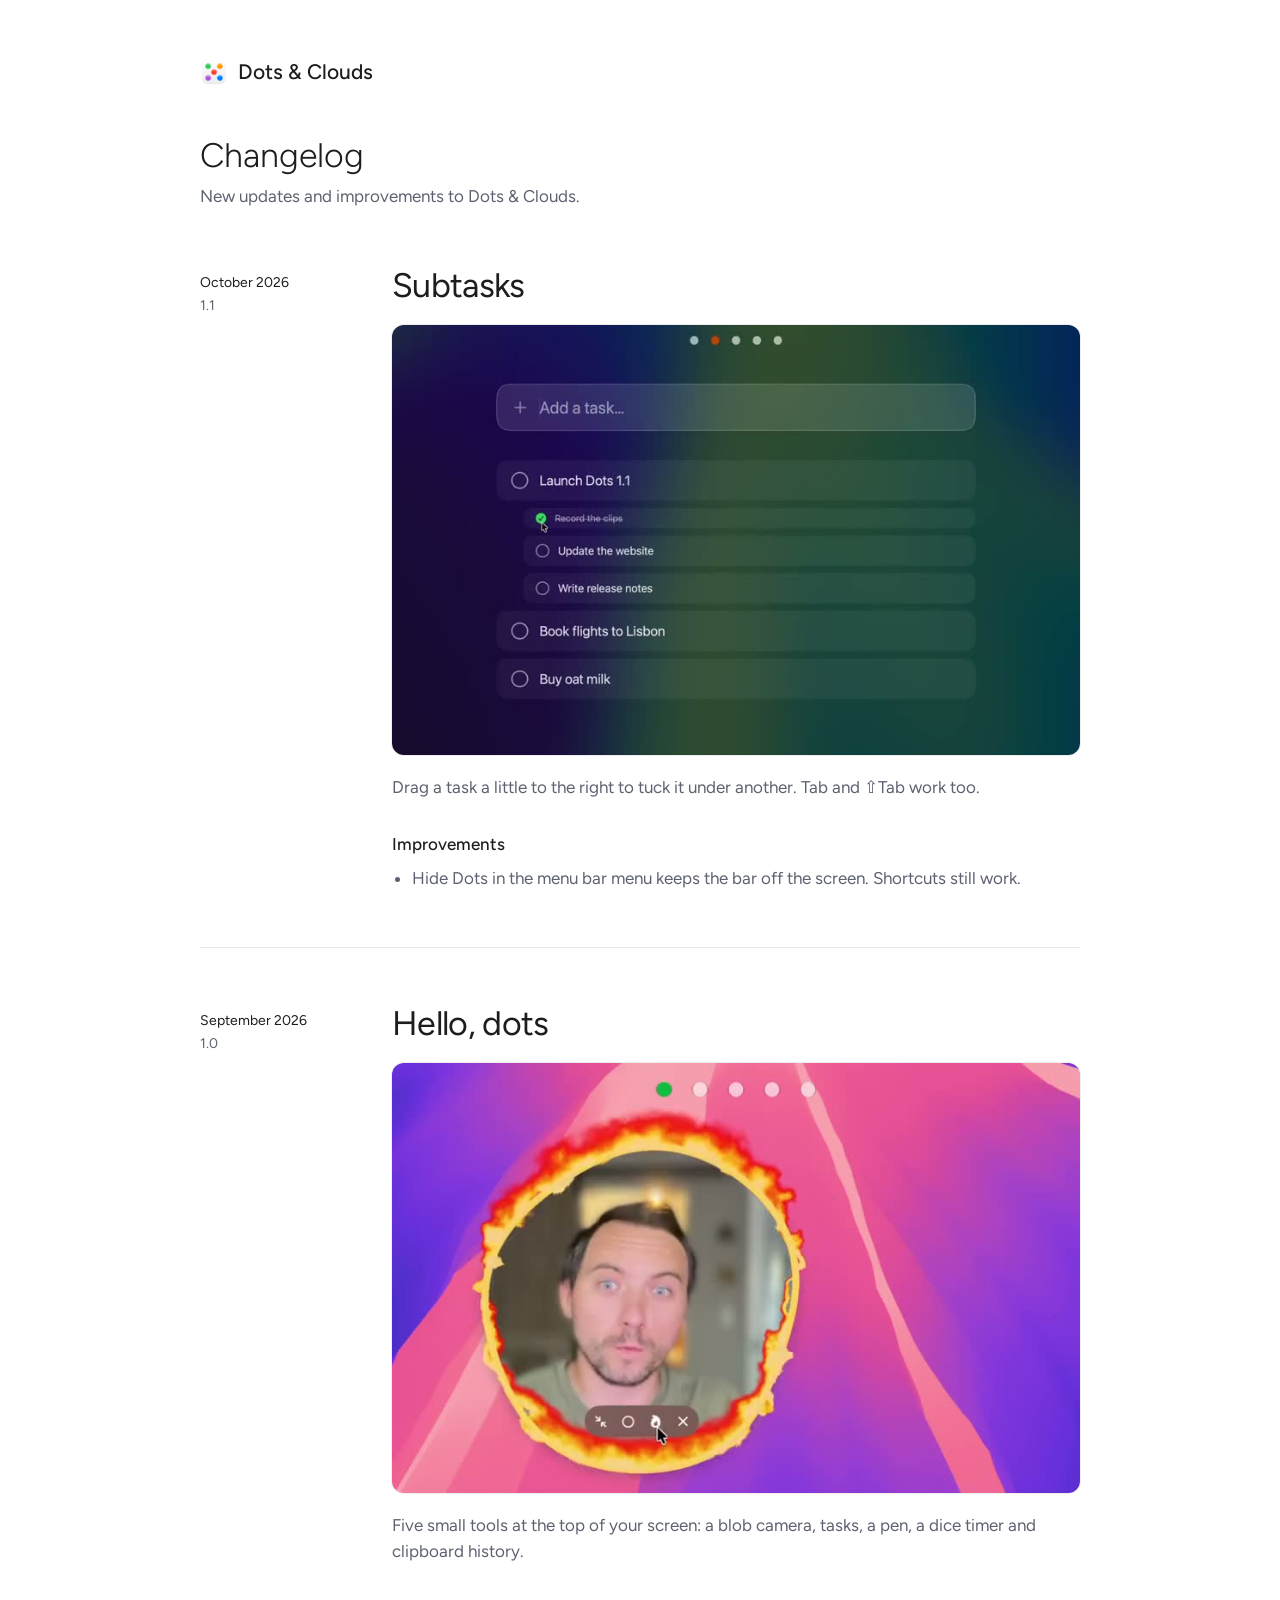
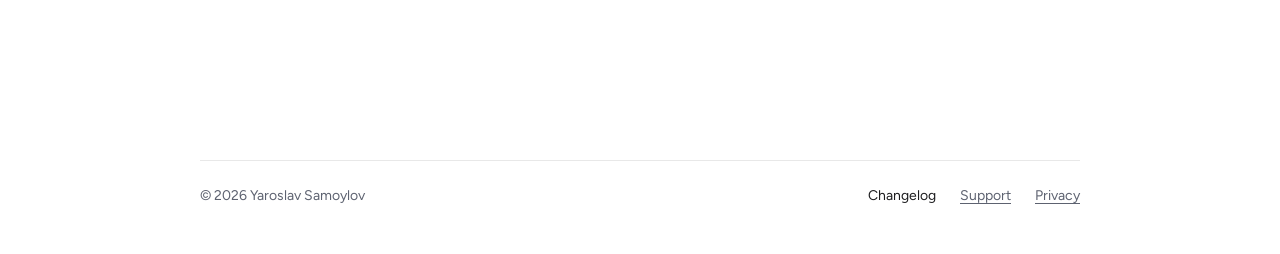
==== site/changelog.html @ 2b3eeb86 "Site: a changelog, like Linear's: each release a headline, a clip and its improvements; linked from " ====
<!doctype html>
<html lang="en">
<head>
  <meta charset="utf-8">
  <meta name="viewport" content="width=device-width, initial-scale=1">
  <title>Changelog · Dots &amp; Clouds</title>
  <meta name="description" content="What’s new in each version of Dots & Clouds.">
  <link rel="icon" href="favicon.png">
  <link rel="preconnect" href="https://fonts.googleapis.com">
  <link rel="preconnect" href="https://fonts.gstatic.com" crossorigin>
  <link href="https://fonts.googleapis.com/css2?family=Figtree:wght@300;400;500&display=swap" rel="stylesheet">
  <link rel="stylesheet" href="styles.css">
  <script>window.va = window.va || function () { (window.vaq = window.vaq || []).push(arguments); };</script>
  <script defer src="/_vercel/insights/script.js"></script>
</head>
<body>
  <main class="page page-wide">
    <a class="brand" href="/"><img src="icon.png" alt="" width="32" height="32">Dots &amp; Clouds</a>
    <h1>Changelog</h1>
    <p class="updated">New updates and improvements to Dots &amp; Clouds.</p>

    <!-- Newest first, like Linear's: the date on the left, the release's headline and clip on the right. -->
    <article class="release">
      <div class="when"><time datetime="2026-10">October 2026</time><span>1.1</span></div>
      <div class="what">
        <h2>Subtasks</h2>
        <video src="clips/subtasks.mp4" poster="clips/subtasks.jpg" autoplay muted loop playsinline aria-label="Subtasks in Dots"></video>
        <p>Drag a task a little to the right to tuck it under another. Tab and ⇧Tab work too.</p>
        <h3>Improvements</h3>
        <ul>
          <li>Hide Dots in the menu bar menu keeps the bar off the screen. Shortcuts still work.</li>
        </ul>
      </div>
    </article>

    <article class="release">
      <div class="when"><time datetime="2026-09">September 2026</time><span>1.0</span></div>
      <div class="what">
        <h2>Hello, dots</h2>
        <video src="clips/camera.mp4" poster="clips/camera.jpg" autoplay muted loop playsinline aria-label="Blob camera in Dots"></video>
        <p>Five small tools at the top of your screen: a blob camera, tasks, a pen, a dice timer and clipboard history.</p>
      </div>
    </article>

    <footer>
      <span>© 2026 Yaroslav Samoylov</span>
      <span class="spacer"></span>
      <a href="/changelog" aria-current="page">Changelog</a>
      <a href="/support">Support</a>
      <a href="/privacy">Privacy</a>
    </footer>
  </main>
  <script>
    // Clips loop on their own, except for reduced motion: then they show their first frame.
    if (matchMedia("(prefers-reduced-motion: reduce)").matches) {
      document.querySelectorAll(".release video").forEach((clip) => { clip.removeAttribute("autoplay"); clip.pause(); });
    }
  </script>
</body>
</html>
---- site/styles.css ----
:root {
  --sky: #c9dcf6;
  --ink: #1d1d1f;
  --ink-soft: #5d6270;
  --page: #ffffff;
  --camera: #34c759;
  --tasks: #ff9500;
  --pen: #ff3b30;
  --timer: #af52de;
  --clipboard: #007aff;
  --focus: #007aff;
  --page-below: var(--page);

  --step--1: 0.875rem;
  --step-0: 1.0625rem;
  --step-1: 1.3125rem;
  --step-2: clamp(1.5rem, 1.1rem + 1.6vw, 2.125rem);

  font-family: "Figtree", system-ui, -apple-system, sans-serif;
  color: var(--ink);
  background: var(--page);
  -webkit-font-smoothing: antialiased;
}

@media (prefers-color-scheme: dark) {
  :root:not([data-theme="light"]) {
    --sky: #0e1524;
    --ink: #f2f3f7;
    --ink-soft: #a3a9b8;
    --page: #0a0f1a;
    --focus: #5aa9ff;
  }
}
:root[data-theme="dark"] {
  --sky: #0e1524;
  --ink: #f2f3f7;
  --ink-soft: #a3a9b8;
  --page: #0a0f1a;
  --focus: #5aa9ff;
}

* { box-sizing: border-box; }
body { margin: 0; background: var(--page); line-height: 1.5; font-size: var(--step-0); }
a { color: inherit; text-underline-offset: 0.2em; text-decoration-thickness: 1px; }
a:hover { text-decoration-thickness: 2px; }
:focus-visible { outline: 2px solid var(--focus); outline-offset: 3px; border-radius: 6px; }

/* The top: sky and clouds full width, the bar over them, the floating dots, the welcome's words. */
/* Always light, like the app's welcome: dark text and white dots on the sky, in either mode. */
.hero {
  position: relative;
  overflow: hidden;
  padding: 0 16px 56px;
  text-align: center;
  color-scheme: light;
  --sky: #c9dcf6;
  --ink: #1d1d1f;
  --ink-soft: #5d6270;
  --page: #ffffff;
  color: var(--ink);
  /* Blue enough for white clouds to read; white under the words, then into the page's colour. */
  background: linear-gradient(#9fc2f0 0%, #c9dcf6 34%, #fff 72%, #fff 86%, var(--page-below) 100%);
}
.hero > :not(.clouds, .clouds-canvas) { position: relative; z-index: 1; }
.clouds-canvas { position: absolute; inset: 0; width: 100%; height: 100%; pointer-events: none; -webkit-mask: linear-gradient(#000 72%, transparent 88%); mask: linear-gradient(#000 72%, transparent 88%); }
.hero.has-clouds .clouds { display: none; }
.clouds {
  position: absolute;
  inset: -14% -10% auto;
  height: 62%;
  pointer-events: none;
  animation: descend 1.6s cubic-bezier(0.2, 0.7, 0.2, 1) both;
}
/* Only transforms and opacity animate, so the browser just moves the picture. */
.clouds img {
  width: 100%;
  height: 100%;
  object-fit: cover;
  object-position: center top;
  animation: drift 60s linear infinite alternate;
  will-change: transform;
}
@keyframes descend { from { transform: translateY(-45%); opacity: 0; } }
@keyframes drift { to { transform: translateX(-4%); } }

.topbar { z-index: 20 !important; width: min(100%, 1200px); margin: 0 auto; padding: 22px 0; display: flex; align-items: center; justify-content: space-between; gap: 16px; text-align: left; }
.brand { display: flex; align-items: center; gap: 10px; font-weight: 500; font-size: var(--step-1); text-decoration: none; margin: 0; }
.brand img { width: 28px; height: 28px; }
.cta { padding: 10px 20px; border-radius: 999px; background: var(--ink); color: var(--page); font-weight: 500; font-size: var(--step--1); text-decoration: none; white-space: nowrap; }
.cta[aria-disabled="true"] { cursor: default; }

/* Headline and section titles: one style, the headline just bigger. */
.hero h1, .features h2 {
  font-weight: 400;
  letter-spacing: -0.035em;
  line-height: 1.05;
  text-wrap: balance;
  margin: 0 auto;
}
.hero h1 { font-size: clamp(2.5rem, 1.4rem + 4.4vw, 4.75rem); max-width: 18ch; margin-top: clamp(32px, 6vw, 72px); animation: appear 0.6s ease-out both 0.2s; }
.features h2 { font-size: clamp(2rem, 1.3rem + 2.6vw, 3.25rem); text-align: center; }
.requirement { margin: 18px 0 0; color: var(--ink-soft); font-size: var(--step--1); animation: appear 0.6s ease-out both 0.4s; }
@keyframes appear { from { opacity: 0; transform: translateY(10px); } }

kbd {
  font: 500 0.8125rem/1 "Figtree", system-ui, sans-serif;
  color: var(--ink-soft);
  border: 1px solid color-mix(in srgb, var(--ink) 18%, transparent);
  border-radius: 999px;
  padding: 4px 8px;
  white-space: nowrap;
}

/* White dots, bigger, bobbing gently each on its own beat (the app: 4pt at 1.7 rad/s, 1.3 rad apart). */
.dots { list-style: none; display: flex; justify-content: center; gap: clamp(16px, 4.5vw, 56px); margin: clamp(48px, 7vw, 80px) 0 0; padding: 0; }
.dots li { position: relative; animation: bob 1.85s ease-in-out infinite alternate; animation-delay: calc(var(--i) * -0.76s); }
@keyframes bob { from { transform: translateY(-4px); } to { transform: translateY(4px); } }
.dot {
  --size: clamp(56px, 11vw, 112px);
  width: var(--size);
  height: var(--size);
  border-radius: 50%;
  border: 0;
  background: #fff;
  color: var(--tint);
  display: grid;
  place-items: center;
  cursor: pointer;
  box-shadow: 0 6px 28px rgb(0 0 0 / 0.14);
  transition: transform 0.35s cubic-bezier(0.3, 1.6, 0.5, 1), box-shadow 0.3s ease, background-color 0.25s ease;
  /* Backwards only: once in, the entrance lets go of the transform, so hovering can ease it. */
  animation: emerge 0.9s ease-out backwards;
  animation-delay: calc(0.8s + var(--i) * 0.3s);
}
/* The app's SF Symbol for the tool jumps in on hover, from the dot's lower right, like in the bar. */
.dot .glyph { width: 42%; height: 42%; object-fit: contain; opacity: 0; transform: translate(20%, 20%) scale(0.4); transition: opacity 0.2s ease, transform 0.4s cubic-bezier(0.3, 1.6, 0.5, 1), filter 0.25s ease; }
.dot:hover, .dot:focus-visible, .dot[aria-pressed="true"] { transform: scale(1.12); box-shadow: 0 10px 34px rgb(0 0 0 / 0.18); }
.dot:hover .glyph, .dot:focus-visible .glyph, .dot[aria-pressed="true"] .glyph { opacity: 1; transform: none; }
/* Clicked: the tool's colour with a white symbol, like a dot that's on in the app's bar. */
.dot[aria-pressed="true"] { background: var(--tint); box-shadow: 0 10px 30px -6px color-mix(in srgb, var(--tint) 70%, transparent); }
.dot[aria-pressed="true"] .glyph { filter: brightness(0) invert(1); }
@keyframes emerge { from { opacity: 0; transform: scale(0.8); filter: blur(18px); } }

.down { display: block; width: 48px; margin: clamp(28px, 4vw, 44px) auto 0; animation: appear 0.6s ease-out both 2.4s; }
.electric { display: block; width: 48px; height: 104px; }

/* Each dot's card, right above it. */
.tip {
  z-index: 2;
  position: absolute;
  left: 50%;
  bottom: calc(100% + 20px);
  width: min(300px, 80vw);
  translate: -50% 6px;
  text-align: left;
  background: var(--page);
  border-radius: 18px;
  padding: 14px 16px;
  box-shadow: 0 18px 40px -18px rgb(20 30 60 / 0.35), 0 0 0 1px rgb(20 30 60 / 0.06);
  opacity: 0;
  visibility: hidden;
  pointer-events: none;
  transition: opacity 0.18s ease, translate 0.25s cubic-bezier(0.2, 0.8, 0.2, 1), visibility 0.18s;
}
.tip h2 { font-size: var(--step-0); font-weight: 500; margin: 0 0 4px; display: flex; justify-content: space-between; gap: 12px; align-items: baseline; }
.tip p { margin: 0; color: var(--ink-soft); font-size: var(--step--1); line-height: 1.45; }
.dots li:has(.dot:hover) .tip, .dots li:has(.dot:focus-visible) .tip, .dots li:has(.dot[aria-pressed="true"]) .tip { opacity: 1; visibility: visible; translate: -50% 0; }


/* The store button stays in the top right corner, over the page, as you scroll. It sits right in
   <body>: inside the header, iOS Safari didn't keep it pinned. */
.cta {
  position: fixed;
  top: 18px;
  right: max(16px, calc((100vw - 1200px) / 2));
  z-index: 30;
  box-shadow: 0 10px 28px -10px rgb(10 15 30 / 0.45);
}
a.cta[href]:hover { transform: scale(1.03); }
.cta { transition: transform 0.2s ease; }

/* The post on X, right under the welcome; until X's script turns it into the post, a plain link. */
.post { width: min(100% - 32px, 560px); margin: 40px auto 0; display: flex; justify-content: center; }
.post .twitter-tweet { margin: 0 !important; }
.post blockquote { margin: 0; padding: 18px 20px; border-radius: 18px; text-align: center; color: var(--ink-soft);
  box-shadow: 0 0 0 1px color-mix(in srgb, var(--ink) 10%, transparent); }
.post blockquote p { margin: 0 0 4px; color: var(--ink); }

/* Below the welcome: one feature after another, down a single column. */
.features { width: min(100% - 32px, 760px); margin: 96px auto 0; display: grid; gap: 120px; }
.features article { display: grid; gap: 6px; }
.stage-card {
  position: relative;
  border-radius: 32px;
  padding: 64px 48px 72px;
  background:
    radial-gradient(80% 70% at 15% 100%, color-mix(in srgb, var(--tint) 22%, transparent), transparent 70%),
    radial-gradient(60% 60% at 100% 0%, color-mix(in srgb, var(--tint) 12%, transparent), transparent 70%),
    color-mix(in srgb, var(--ink) 4%, var(--page));
  margin-bottom: 22px;
}
.stage-card video {
  display: block;
  width: 100%;
  aspect-ratio: 16 / 10;
  object-fit: cover;
  border-radius: 18px;
  background: color-mix(in srgb, var(--tint) 18%, var(--page));
  box-shadow: 0 24px 48px -24px rgb(20 30 60 / 0.45), 0 0 0 1px color-mix(in srgb, var(--ink) 8%, transparent);
}
.pause {
  position: absolute;
  left: 50%;
  bottom: 22px;
  translate: -50% 0;
  width: 30px;
  height: 30px;
  border-radius: 50%;
  border: 0;
  display: grid;
  place-items: center;
  cursor: pointer;
  color: var(--ink);
  background: color-mix(in srgb, var(--ink) 10%, transparent);
}
.pause svg { width: 12px; height: 12px; fill: currentColor; }
.pause[aria-pressed="true"] svg { display: none; }
.pause[aria-pressed="true"]::after { content: ""; margin-left: 2px; border-left: 9px solid currentColor; border-block: 6px solid transparent; }
.features h3 { margin: 0; padding: 0 8px; font-size: var(--step-1); font-weight: 500; display: flex; align-items: center; gap: 10px; }
.features p { margin: 0; padding: 0 8px; color: var(--ink-soft); font-size: var(--step-1); font-weight: 300; }
@media (max-width: 520px) {
  .features { gap: 80px; }
  .stage-card { padding: 56px 14px 60px; border-radius: 24px; }
}


footer { width: min(100% - 32px, 760px); margin: 140px auto 0; padding: 24px 0 48px; display: flex; flex-wrap: wrap; gap: 8px 24px; color: var(--ink-soft); font-size: var(--step--1); border-top: 1px solid color-mix(in srgb, var(--ink) 10%, transparent); }
footer .spacer { flex: 1; }

/* Privacy and Support: one readable column. */
.page { width: min(100% - 32px, 640px); margin: 0 auto; padding: 56px 0 0; }
.page .brand { margin-bottom: 48px; text-decoration: none; }
.page h1 { font-weight: 300; font-size: var(--step-2); line-height: 1.2; margin: 0 0 8px; }
.page h2 { font-size: var(--step-1); font-weight: 500; margin: 40px 0 8px; }
.page p, .page li { max-width: 64ch; }
.page .updated { color: var(--ink-soft); margin: 0 0 32px; }
.page footer { width: 100%; }

/* Changelog, like Linear's: the date in a column on the left, each release a headline and a clip. */
.page-wide { width: min(100% - 32px, 880px); }
.release { display: grid; grid-template-columns: 160px 1fr; gap: 32px; padding: 56px 0; border-top: 1px solid color-mix(in srgb, var(--ink) 10%, transparent); }
.release:first-of-type { border-top: 0; padding-top: 24px; }
.release .when { display: flex; flex-direction: column; gap: 2px; padding-top: 6px; color: var(--ink-soft); font-size: var(--step--1); }
.release .when time { color: var(--ink); }
.release h2 { margin: 0 0 20px; font-size: var(--step-2); font-weight: 400; letter-spacing: -0.02em; line-height: 1.15; }
.release video { display: block; width: 100%; aspect-ratio: 16 / 10; object-fit: cover; border-radius: 12px; background: color-mix(in srgb, var(--ink) 6%, var(--page)); box-shadow: 0 0 0 1px color-mix(in srgb, var(--ink) 8%, transparent); }
.release p { margin: 20px 0 0; color: var(--ink-soft); }
.release h3 { margin: 32px 0 8px; font-size: var(--step-0); font-weight: 500; }
.release ul { margin: 0; padding-left: 1.2em; color: var(--ink-soft); }
@media (max-width: 680px) {
  .release { grid-template-columns: 1fr; gap: 12px; padding: 40px 0; }
  .release .when { flex-direction: row; gap: 8px; padding-top: 0; }
}
footer a[aria-current="page"] { color: var(--ink); text-decoration: none; }

@media (prefers-color-scheme: dark) {
  :root:not([data-theme="light"]) .clouds { opacity: 0.5; }
}
:root[data-theme="dark"] .clouds { opacity: 0.5; }

@media (prefers-reduced-motion: reduce) {
  *, *::before, *::after { animation: none !important; transition: none !important; }
}
@media (max-width: 520px) {
  .cta { padding: 8px 14px; }
  .cta-long { display: none; }
  .dots li:first-child .tip { left: 0; translate: 0 6px; }
  .dots li:last-child .tip { left: auto; right: 0; translate: 0 6px; }
  .dots li:is(:first-child, :last-child):has(.dot:hover, .dot[aria-pressed="true"]) .tip { translate: 0 0; }
}
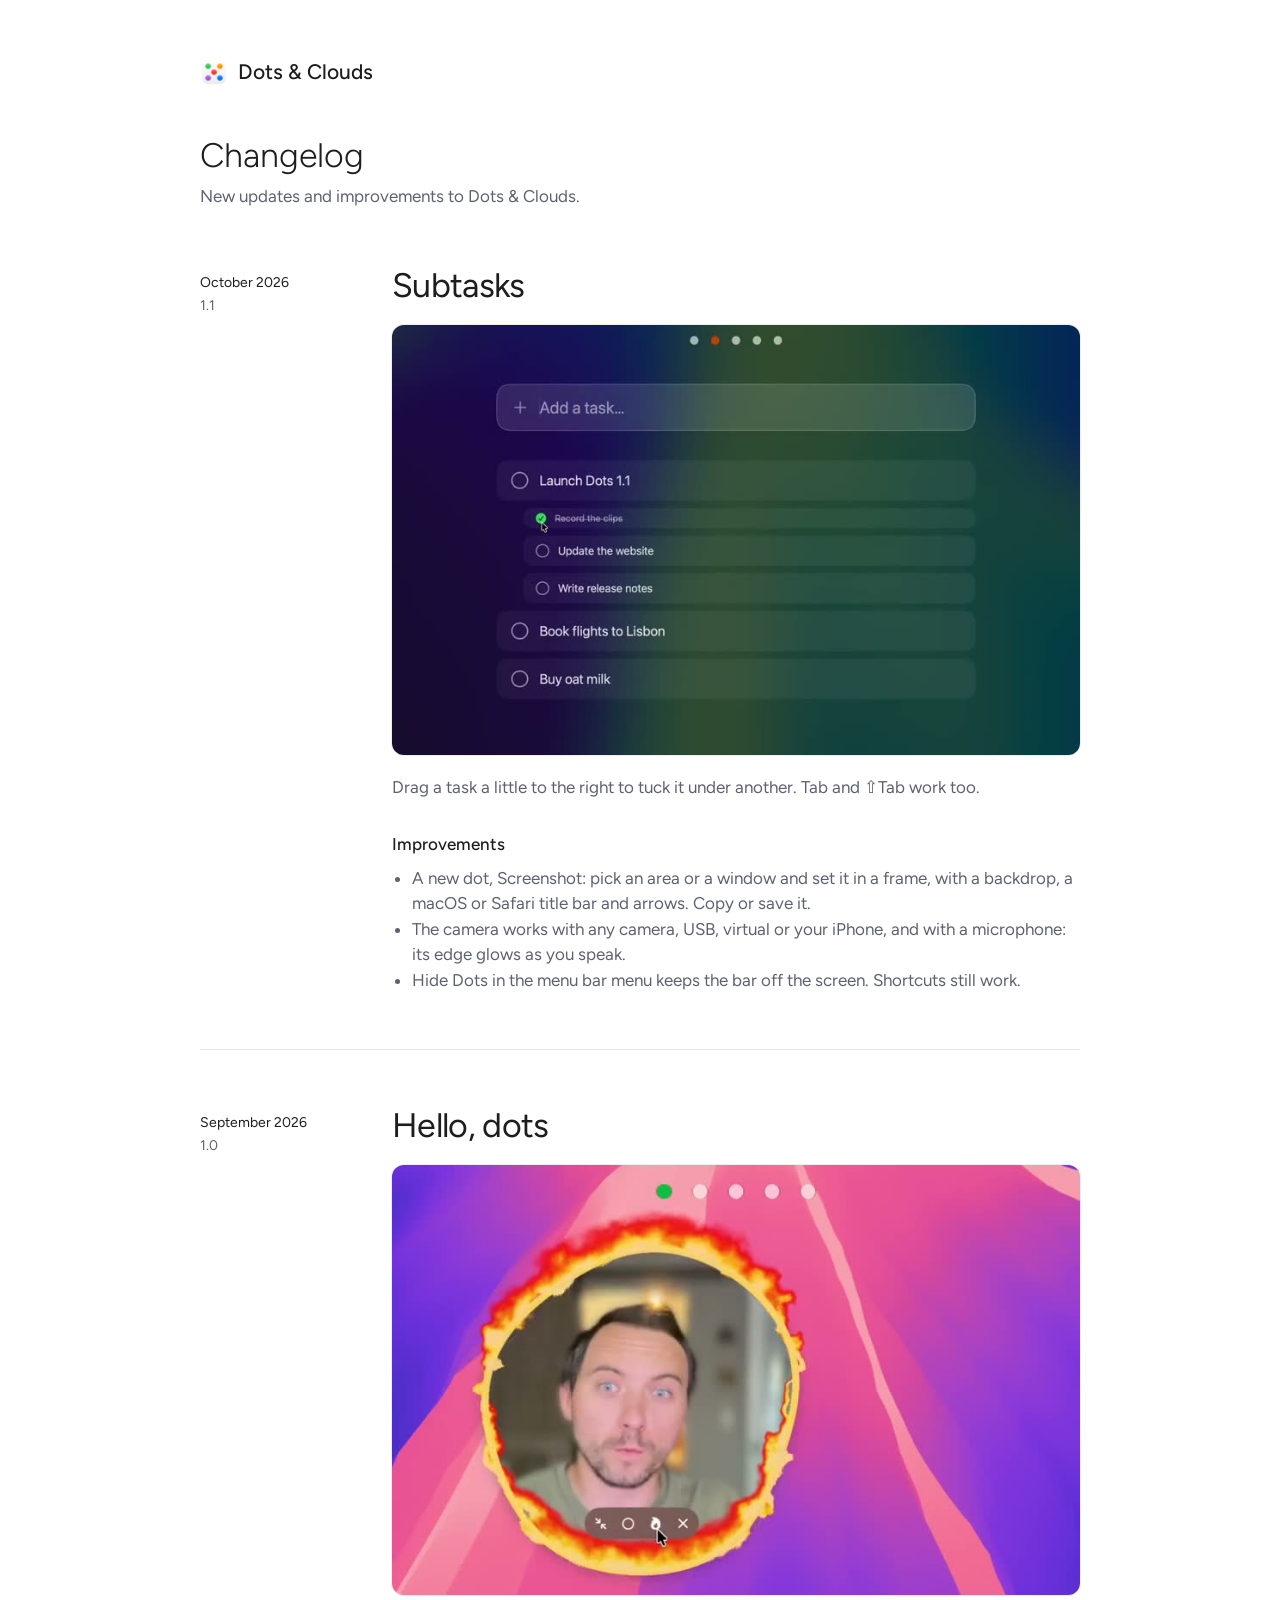
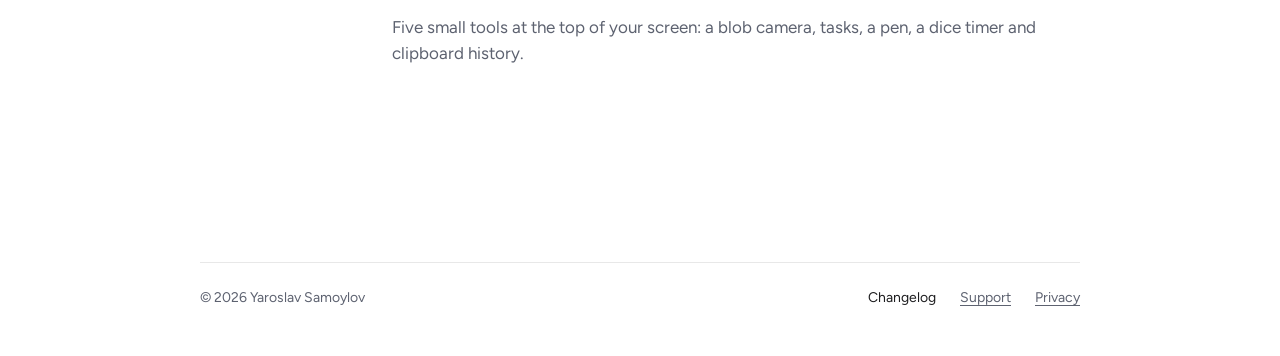
==== commit c2d14300: "Site: the screenshot dot in the bar and in action, with its clip; tasks and subtasks in one card; th" ====
--- a/site/changelog.html
+++ b/site/changelog.html
@@ -28,6 +28,8 @@
         <p>Drag a task a little to the right to tuck it under another. Tab and ⇧Tab work too.</p>
         <h3>Improvements</h3>
         <ul>
+          <li>A new dot, Screenshot: pick an area or a window and set it in a frame, with a backdrop, a macOS or Safari title bar and arrows. Copy or save it.</li>
+          <li>The camera works with any camera, USB, virtual or your iPhone, and with a microphone: its edge glows as you speak.</li>
           <li>Hide Dots in the menu bar menu keeps the bar off the screen. Shortcuts still work.</li>
         </ul>
       </div>
--- a/site/styles.css
+++ b/site/styles.css
@@ -8,6 +8,7 @@
   --pen: #ff3b30;
   --timer: #af52de;
   --clipboard: #007aff;
+  --screenshot: #ff2d55;
   --focus: #007aff;
   --page-below: var(--page);
 
@@ -61,7 +62,8 @@
   /* Blue enough for white clouds to read; white under the words, then into the page's colour. */
   background: linear-gradient(#9fc2f0 0%, #c9dcf6 34%, #fff 72%, #fff 86%, var(--page-below) 100%);
 }
-.hero > :not(.clouds, .clouds-canvas) { position: relative; z-index: 1; }
+.hero > :not(.clouds, .clouds-canvas, .stars) { position: relative; z-index: 1; }
+.stars { position: absolute; inset: 0; width: 100%; height: 100%; pointer-events: none; display: none; -webkit-mask: linear-gradient(#000 55%, transparent 85%); mask: linear-gradient(#000 55%, transparent 85%); }
 .clouds-canvas { position: absolute; inset: 0; width: 100%; height: 100%; pointer-events: none; -webkit-mask: linear-gradient(#000 72%, transparent 88%); mask: linear-gradient(#000 72%, transparent 88%); }
 .hero.has-clouds .clouds { display: none; }
 .clouds {
@@ -263,10 +265,51 @@
 }
 footer a[aria-current="page"] { color: var(--ink); text-decoration: none; }
 
+/* Dark mode: the welcome at night. A deep blue sky with stars (stars.js), moonlit clouds
+   (clouds.js), light words and dark glass dots. The same rules twice: once for the system's dark
+   appearance, once for data-theme="dark". */
 @media (prefers-color-scheme: dark) {
-  :root:not([data-theme="light"]) .clouds { opacity: 0.5; }
-}
-:root[data-theme="dark"] .clouds { opacity: 0.5; }
+  :root:not([data-theme="light"]) .hero {
+    color-scheme: dark;
+    --ink: #f2f3f7;
+    --ink-soft: #a3a9b8;
+    --page: #0a0f1a;
+    background:
+      radial-gradient(80% 50% at 50% 0%, #141d3d 0%, transparent 70%),
+      linear-gradient(#050913 0%, #0a1124 40%, #0b1122 72%, var(--page-below) 100%);
+  }
+  :root:not([data-theme="light"]) .stars { display: block; }
+  :root:not([data-theme="light"]) .clouds { filter: brightness(0.3) saturate(0.8); opacity: 0.8; }
+  :root:not([data-theme="light"]) .dot {
+    background: radial-gradient(120% 120% at 30% 20%, #2a3350, #151b2b 70%);
+    box-shadow: 0 8px 30px rgb(0 0 0 / 0.55), inset 0 0 0 1px rgb(255 255 255 / 0.08), inset 0 1px 0 rgb(255 255 255 / 0.1);
+  }
+  :root:not([data-theme="light"]) .dot:hover, :root:not([data-theme="light"]) .dot:focus-visible {
+    box-shadow: 0 12px 36px rgb(0 0 0 / 0.6), inset 0 0 0 1px rgb(255 255 255 / 0.12), inset 0 1px 0 rgb(255 255 255 / 0.14);
+  }
+  :root:not([data-theme="light"]) .dot[aria-pressed="true"] { background: var(--tint); box-shadow: 0 10px 34px -6px color-mix(in srgb, var(--tint) 75%, transparent); }
+  :root:not([data-theme="light"]) .tip { background: #151b2b; box-shadow: 0 18px 40px -16px rgb(0 0 0 / 0.7), 0 0 0 1px rgb(255 255 255 / 0.08); }
+}
+:root[data-theme="dark"] .hero {
+  color-scheme: dark;
+  --ink: #f2f3f7;
+  --ink-soft: #a3a9b8;
+  --page: #0a0f1a;
+  background:
+    radial-gradient(80% 50% at 50% 0%, #141d3d 0%, transparent 70%),
+    linear-gradient(#050913 0%, #0a1124 40%, #0b1122 72%, var(--page-below) 100%);
+}
+:root[data-theme="dark"] .stars { display: block; }
+:root[data-theme="dark"] .clouds { filter: brightness(0.3) saturate(0.8); opacity: 0.8; }
+:root[data-theme="dark"] .dot {
+  background: radial-gradient(120% 120% at 30% 20%, #2a3350, #151b2b 70%);
+  box-shadow: 0 8px 30px rgb(0 0 0 / 0.55), inset 0 0 0 1px rgb(255 255 255 / 0.08), inset 0 1px 0 rgb(255 255 255 / 0.1);
+}
+:root[data-theme="dark"] .dot:hover, :root[data-theme="dark"] .dot:focus-visible {
+  box-shadow: 0 12px 36px rgb(0 0 0 / 0.6), inset 0 0 0 1px rgb(255 255 255 / 0.12), inset 0 1px 0 rgb(255 255 255 / 0.14);
+}
+:root[data-theme="dark"] .dot[aria-pressed="true"] { background: var(--tint); box-shadow: 0 10px 34px -6px color-mix(in srgb, var(--tint) 75%, transparent); }
+:root[data-theme="dark"] .tip { background: #151b2b; box-shadow: 0 18px 40px -16px rgb(0 0 0 / 0.7), 0 0 0 1px rgb(255 255 255 / 0.08); }
 
 @media (prefers-reduced-motion: reduce) {
   *, *::before, *::after { animation: none !important; transition: none !important; }
@@ -274,6 +317,9 @@
 @media (max-width: 520px) {
   .cta { padding: 8px 14px; }
   .cta-long { display: none; }
+  /* Six dots across a phone: a little smaller, a little closer. */
+  .dots { gap: 10px; }
+  .dot { --size: 48px; }
   .dots li:first-child .tip { left: 0; translate: 0 6px; }
   .dots li:last-child .tip { left: auto; right: 0; translate: 0 6px; }
   .dots li:is(:first-child, :last-child):has(.dot:hover, .dot[aria-pressed="true"]) .tip { translate: 0 0; }
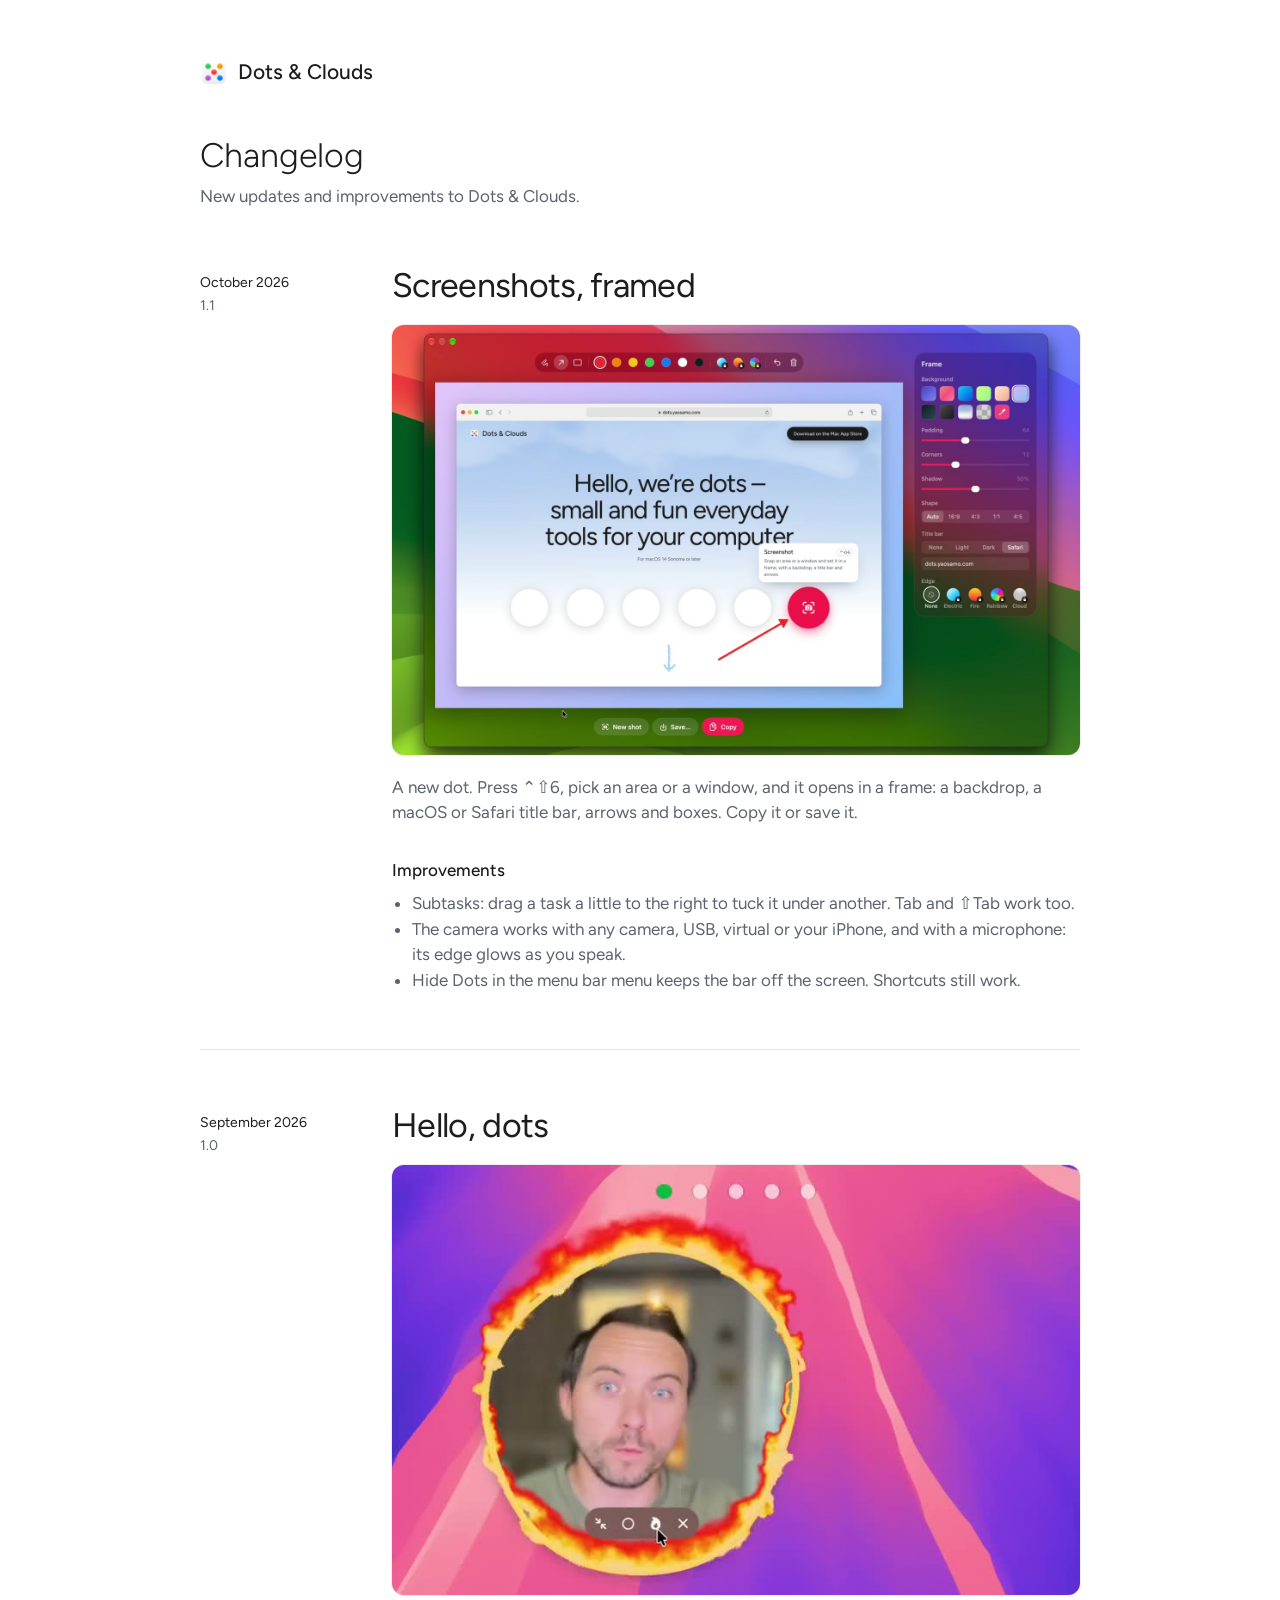
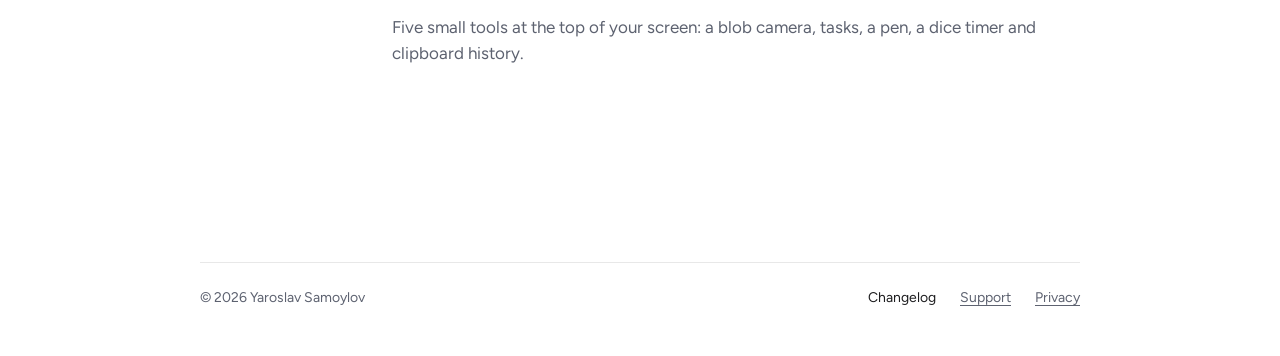
==== commit af984af2: "Changelog: 1.1 leads with the screenshot dot and its clip; subtasks join the improvements Co-Authore" ====
--- a/site/changelog.html
+++ b/site/changelog.html
@@ -23,12 +23,12 @@
     <article class="release">
       <div class="when"><time datetime="2026-10">October 2026</time><span>1.1</span></div>
       <div class="what">
-        <h2>Subtasks</h2>
-        <video src="clips/subtasks.mp4" poster="clips/subtasks.jpg" autoplay muted loop playsinline aria-label="Subtasks in Dots"></video>
-        <p>Drag a task a little to the right to tuck it under another. Tab and ⇧Tab work too.</p>
+        <h2>Screenshots, framed</h2>
+        <video src="clips/screenshot.mp4" poster="clips/screenshot.jpg" autoplay muted loop playsinline aria-label="The screenshot dot in Dots"></video>
+        <p>A new dot. Press ⌃⇧6, pick an area or a window, and it opens in a frame: a backdrop, a macOS or Safari title bar, arrows and boxes. Copy it or save it.</p>
         <h3>Improvements</h3>
         <ul>
-          <li>A new dot, Screenshot: pick an area or a window and set it in a frame, with a backdrop, a macOS or Safari title bar and arrows. Copy or save it.</li>
+          <li>Subtasks: drag a task a little to the right to tuck it under another. Tab and ⇧Tab work too.</li>
           <li>The camera works with any camera, USB, virtual or your iPhone, and with a microphone: its edge glows as you speak.</li>
           <li>Hide Dots in the menu bar menu keeps the bar off the screen. Shortcuts still work.</li>
         </ul>
